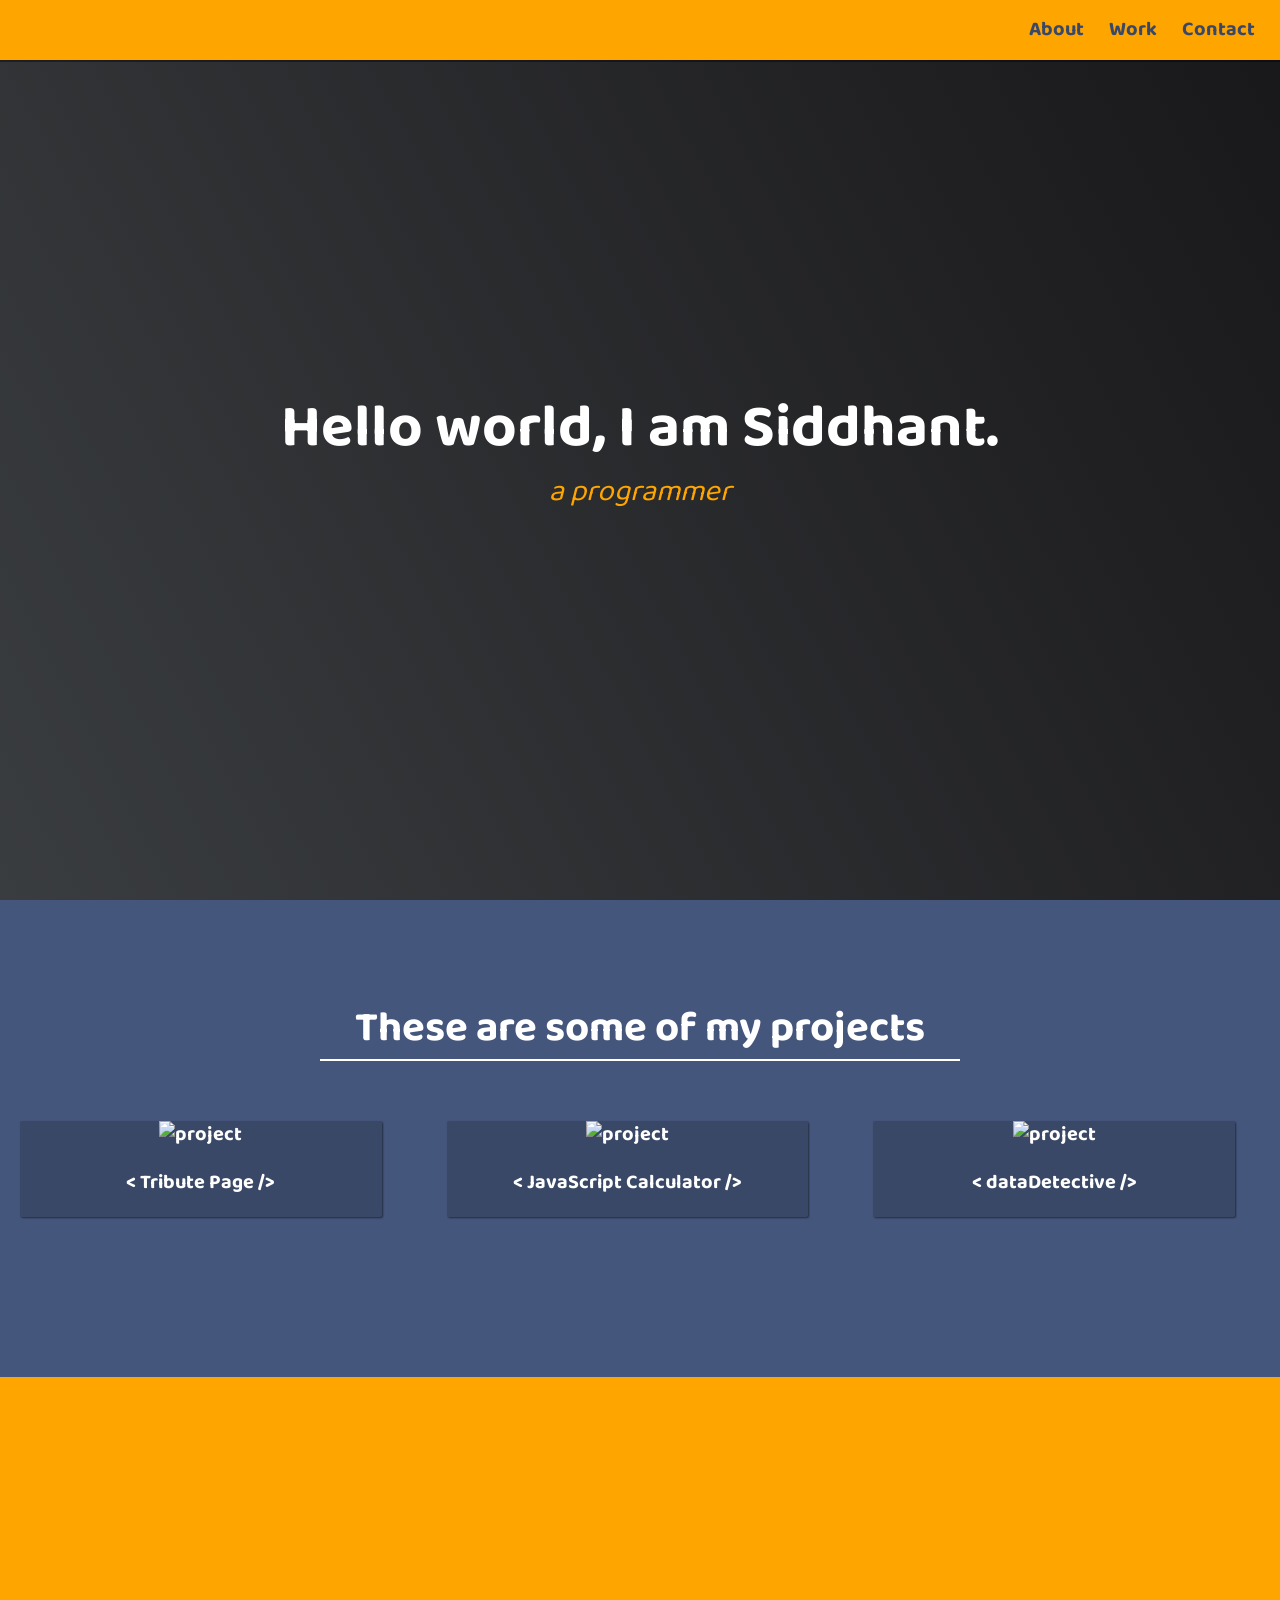
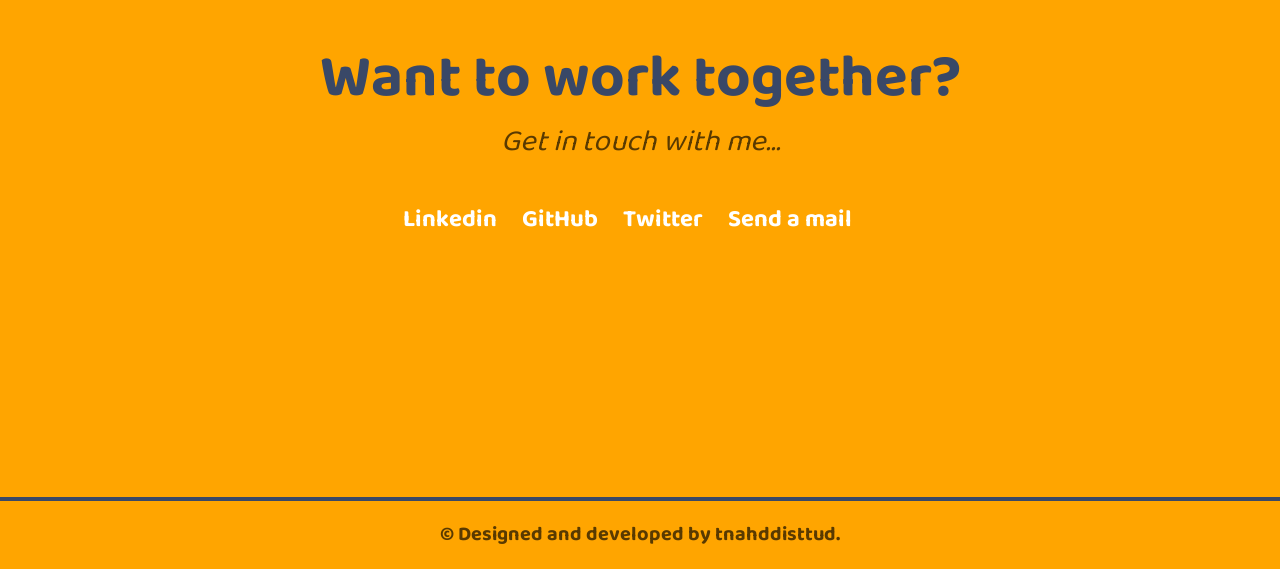
==== index.html @ 0af1939e "Add files via upload" ====
<!DOCTYPE html>
<html lang="en">
  <head>
    <meta charset="UTF-8" />
    <meta name="viewport" content="width=device-width, initial-scale=1.0" />
    <script
      src="https://kit.fontawesome.com/7e681da80f.js"
      crossorigin="anonymous"
    ></script>
    <link rel="stylesheet" href="style.css" />
    <title>Document</title>
  </head>
  <body>
    <nav id="navbar" class="nav">
      <a href="#welcome-section">About</a>
      <a href="#projects">Work</a>
      <a href="#contact">Contact</a>
    </nav>
    <section id="welcome-section" class="welcome-section">
      <h1>Hello world, I am Siddhant.</h1>
      <p>a programmer</p>
    </section>
    <section id="projects">
      <h2 class="projects-title">These are some of my projects</h2>
      <div class="projects-grid">
        <a
          href="https://codepen.io/tnahddisttud/full/mdEEmjQ"
          target="_blank"
          class="project project-tile"
        >
          <img
            class="project-image"
            src="https://github.com/tnahddisttud/whatever/blob/master/tribute.png?raw=true"
            alt="project"
          />
          <p class="project-title">
            <span class="code">&lt;</span>
            Tribute Page
            <span class="code">&#47;&gt;</span>
          </p>
        </a>
        <a
          href="https://tnahddisttud.github.io/calculator/"
          target="_blank"
          class="project project-tile"
        >
          <img
            class="project-image"
            src="https://github.com/tnahddisttud/whatever/blob/master/calculator.png?raw=true"
            alt="project"
          />
          <p class="project-title">
            <span class="code">&lt;</span>
            JavaScript Calculator
            <span class="code">&#47;&gt;</span>
          </p>
        </a>
        <a
          href="http://datadetective.hackp.cyberdome.org.in/"
          target="_blank"
          class="project project-tile"
        >
          <img
            class="project-image"
            src="https://github.com/tnahddisttud/whatever/blob/master/datadetective.png?raw=true"
            alt="project"
          />
          <p class="project-title">
            <span class="code">&lt;</span>
            dataDetective
            <span class="code">&#47;&gt;</span>
          </p>
        </a>
      </div>
    </section>
    <section id="contact">
      <div class="contact-section-header">
        <h2>Want to work together?</h2>
        <p>Get in touch with me...</p>
      </div>
      <div class="contact-links">
        <a
          href="https://www.linkedin.com/in/tnahddisttud/"
          target="_blank"
          class="btn contact-details"
          ><i class="fab fa-linkedin"></i> Linkedin</a
        >
        <a
          id="profile-link"
          href="https://github.com/tnahddisttud"
          target="_blank"
          class="btn contact-details"
          ><i class="fab fa-github"></i> GitHub</a
        >
        <a
          href="https://twitter.com/tnahddisttud"
          target="_blank"
          class="btn contact-details"
          ><i class="fab fa-twitter"></i> Twitter</a
        >
        <a href="mailto:siddhantp73@gmail.com" class="btn contact-details"
          ><i class="fas fa-at"></i> Send a mail</a
        >
      </div>
    </section>
    <footer>
      <p>&copy Designed and developed by tnahddisttud.</p>
    </footer>
  </body>
</html>
---- style.css ----
@import url('https://fonts.googleapis.com/css2?family=Baloo+Paaji+2:wght@500&display=swap');

* {
  margin: 0;
  padding: 0;
}

/* box-sizing and font sizing */
*,
*::before,
*::after {
  box-sizing: inherit;
}

html {
  box-sizing: border-box;
  font-size: 62.5%;
  scroll-behavior: smooth;
}

@media (max-width: 75em) {
  html {
    font-size: 60%;
  }
  h1 {
    padding: auto;
    text-align: center;
  }
}

/* 980px / 16px = 61.25em */
@media (max-width: 61.25em) {
  html {
    font-size: 58%;
  }
}

/* 460px / 16px = 28.75em */
@media (max-width: 28.75em) {
  html {
    font-size: 55%;
  }
}

/* Base styles */

body {
  font-family: 'Baloo Paaji 2', cursive;
  font-size: 2rem; /* 18px */
  font-weight: 400;
  line-height: 1.4;
}
h1 {
  font-size: 6rem;
}

h2 {
  font-size: 4.2rem;
}
nav {
  height: 6rem;
  display: flex;
  justify-content: flex-end;
  align-items: center;
  position: fixed;
  background: orange;
  box-shadow: 0 2px 0 rgba(0, 0, 0, 0.4);
  width: 100%;
}
a {
  text-decoration: none;
  font-weight: bolder;
  color: #394867;
  margin-right: 2.5rem;
}
.welcome-section {
  display: flex;
  flex-direction: column;
  justify-content: center;
  align-items: center;
  width: 100%;
  height: 100vh;
  background-color: #000;
  color: white;
  background-image: linear-gradient(62deg, #3a3d40 0%, #181719 100%);
}
.welcome-section > p {
  font-size: 3rem;
  font-weight: 50;
  font-style: italic;
  color: orange;
}
#contact {
  display: flex;
  flex-direction: column;
  justify-content: center;
  align-items: center;
  text-align: center;
  width: 100%;
  height: 80vh;
  padding: 0 2rem;
  background: orange;
}
.contact-section-header > h2 {
  color: #394867;
  font-size: 6rem;
}

@media (max-width: 28.75em) {
  .contact-section-header > h2 {
    font-size: 4rem;
  }
}

.contact-section-header > p {
  font-style: italic;
  font-size: 3rem;
  color: rgb(0, 0, 0, 0.65);
}

.contact-links {
  display: flex;
  justify-content: center;
  width: 100%;
  max-width: 980px;
  margin-top: 4rem;
  flex-wrap: wrap;
}

.contact-details {
  color: white;
  font-size: 2.4rem;
  transition: transform 0.3s ease-out;
}

.contact-details:hover {
  transform: translateY(8px);
}
footer {
  font-weight: 700;
  display: flex;
  justify-content: center;
  padding: 2rem;
  background: orange;
  border-top: 4px solid #394867;
  color: rgb(0, 0, 0, 0.65);
}
#projects {
  text-align: center;
  padding: 10rem 2rem;
  background: #45567d;
}

.projects-title {
  max-width: 640px;
  margin: 0 auto 6rem auto;
  color: white;
  border-bottom: 0.2rem solid white;
}

@media (max-width: 28.75em) {
  .projects-section-header {
    font-size: 4rem;
  }
}

.projects-grid {
  display: grid;
  grid-template-columns: repeat(auto-fit, minmax(320px, 1fr));
  grid-gap: 4rem;
  width: 100%;
  max-width: 1280px;
  margin: 0 auto;
  margin-bottom: 6rem;
}
.project-image {
  height: calc(100% - 6.8rem);
  width: 100%;
  object-fit: cover;
}
.project-title {
  font-size: 2rem;
  padding: 2rem 0.5rem;
}
@media (max-width: 30.625em) {
  .projects-section {
    padding: 6rem 1rem;
  }

  .projects-grid {
    grid-template-columns: 1fr;
  }
}
.project {
  background: #394867;
  color: white;
  box-shadow: 1px 1px 2px rgba(0, 0, 0, 0.5);
  border-radius: 2px;
}
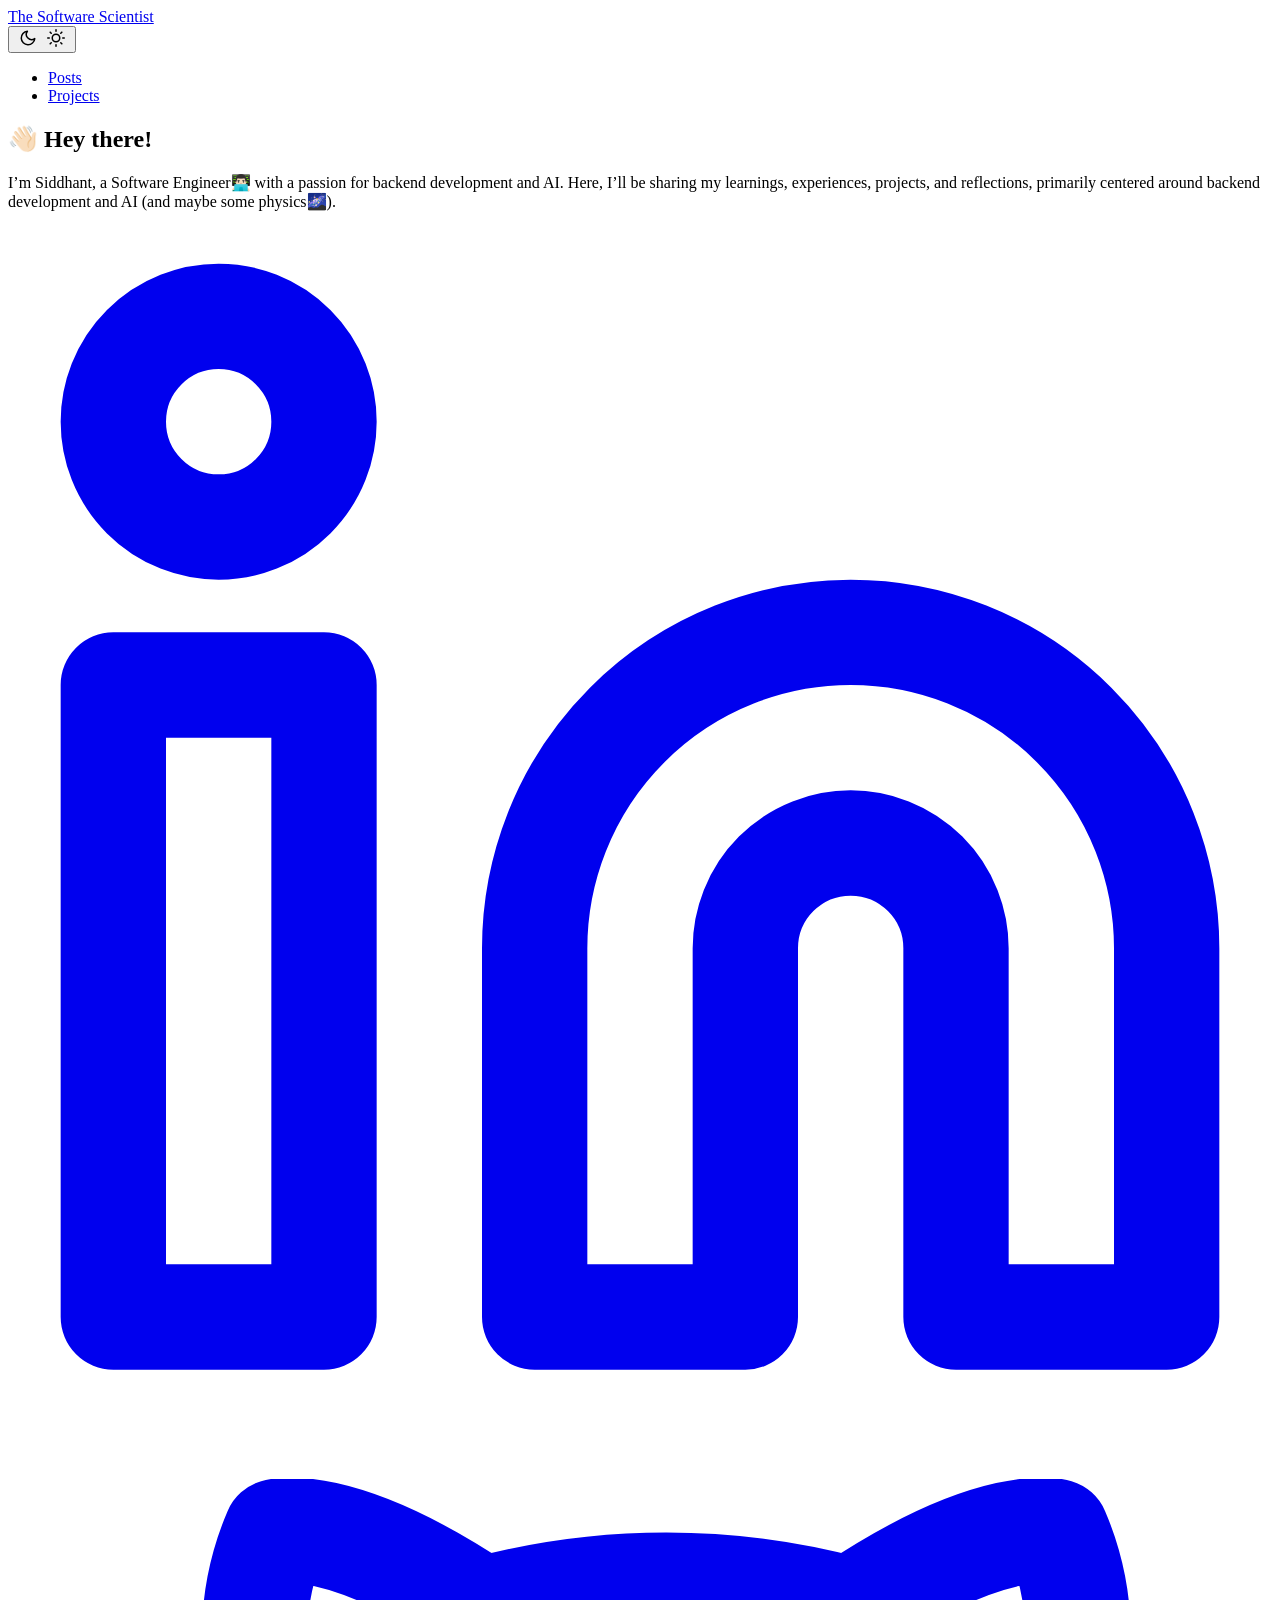
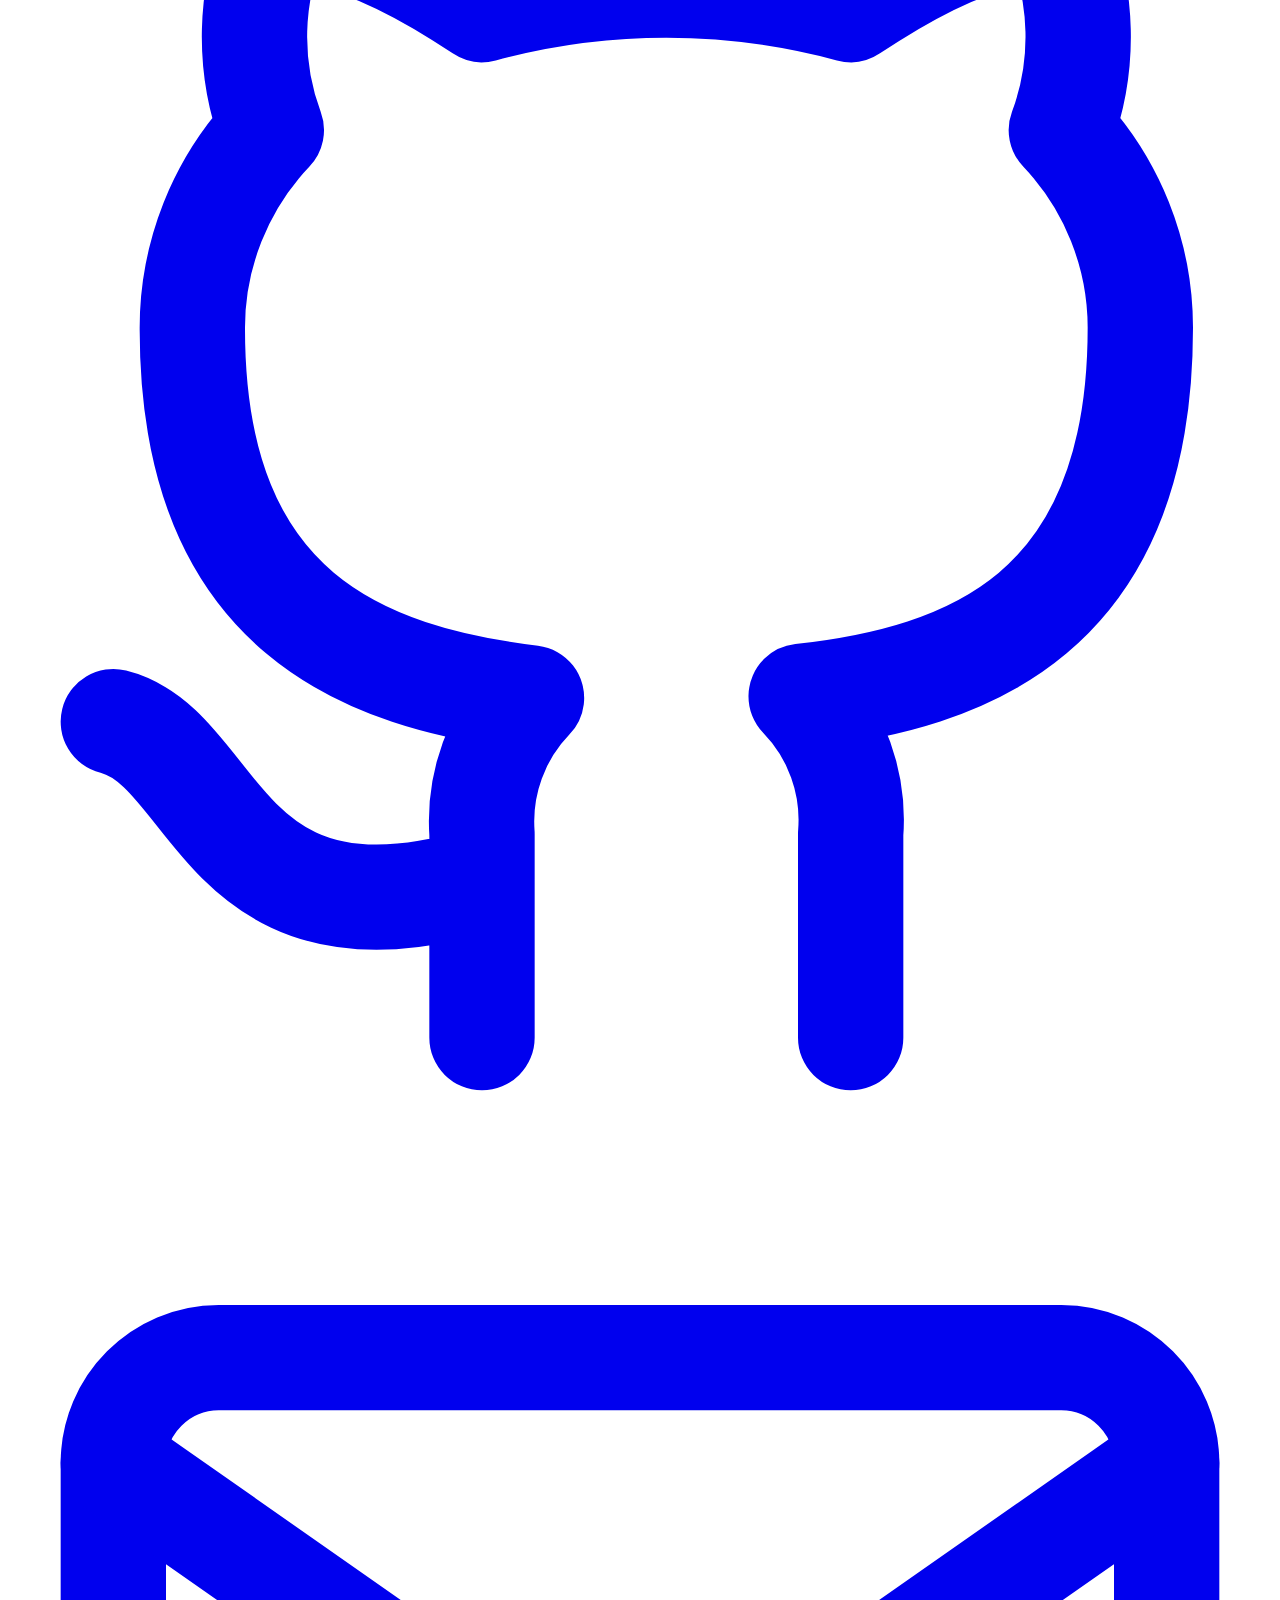
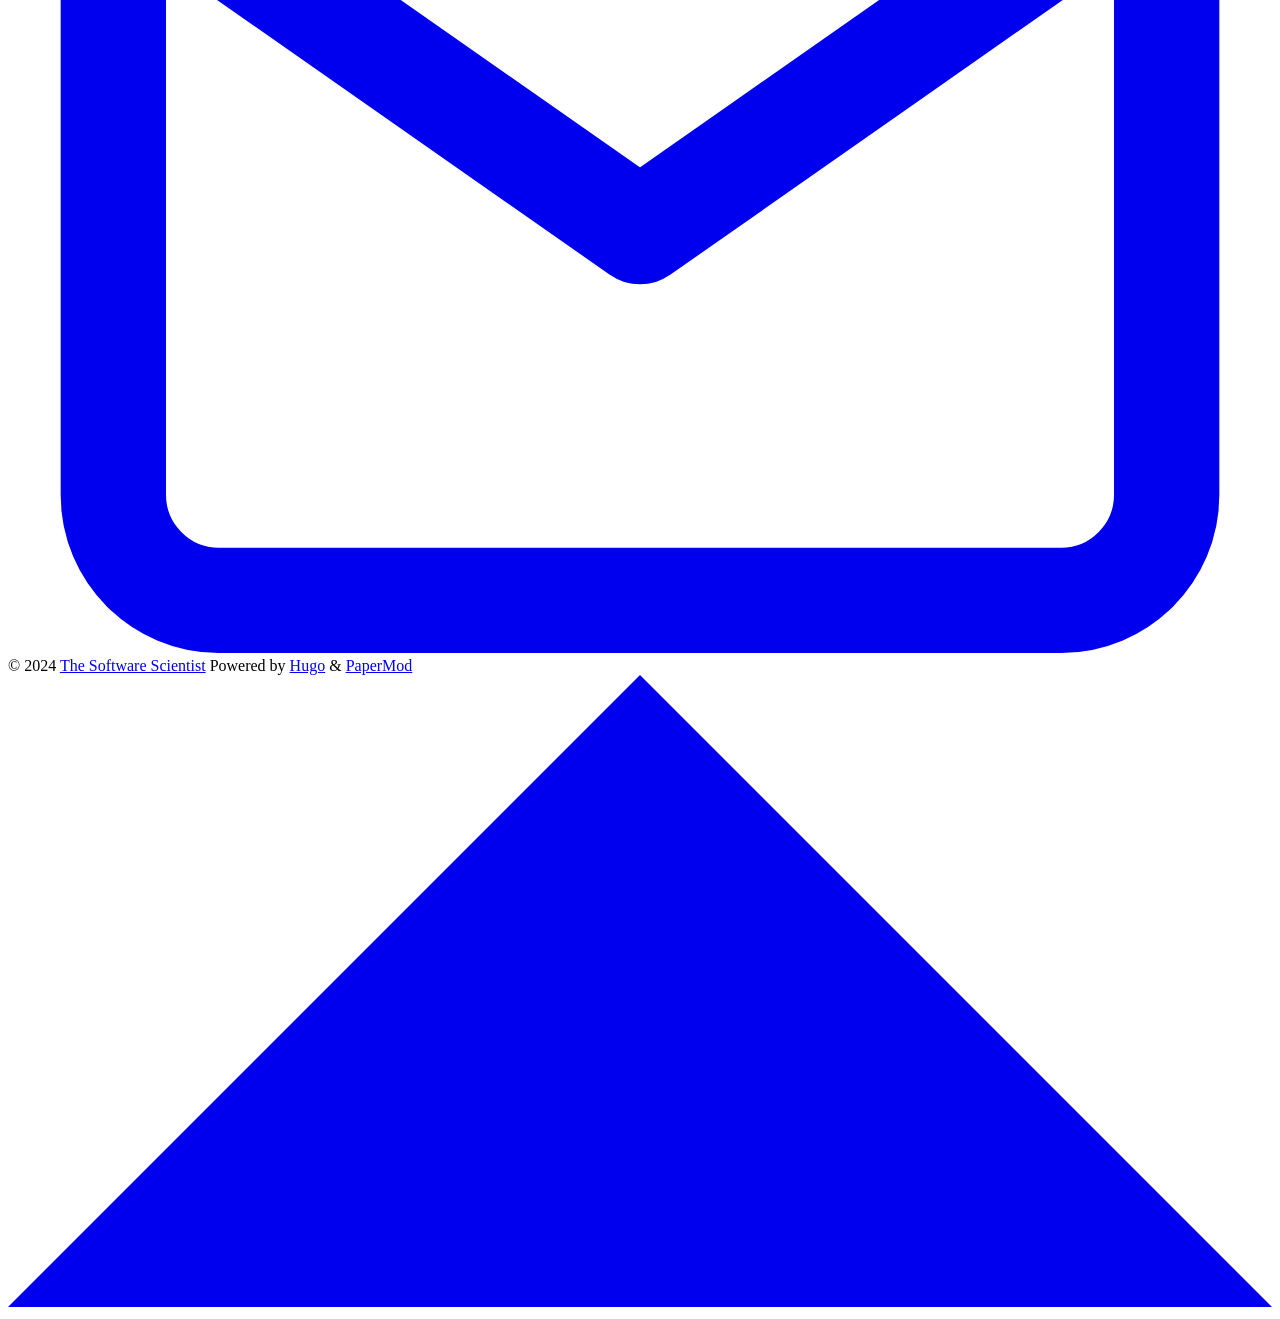
==== commit f145bb47: "initial commit" ====
--- a/index.html
+++ b/index.html
@@ -1,110 +1,249 @@
-<!DOCTYPE html>
-<html lang="en">
-  <head>
-    <meta charset="UTF-8" />
-    <meta name="viewport" content="width=device-width, initial-scale=1.0" />
-    <script
-      src="https://kit.fontawesome.com/7e681da80f.js"
-      crossorigin="anonymous"
-    ></script>
-    <link rel="stylesheet" href="style.css" />
-    <title>Document</title>
-  </head>
-  <body>
-    <nav id="navbar" class="nav">
-      <a href="#welcome-section">About</a>
-      <a href="#projects">Work</a>
-      <a href="#contact">Contact</a>
-    </nav>
-    <section id="welcome-section" class="welcome-section">
-      <h1>Hello world, I am Siddhant.</h1>
-      <p>a programmer</p>
-    </section>
-    <section id="projects">
-      <h2 class="projects-title">These are some of my projects</h2>
-      <div class="projects-grid">
-        <a
-          href="https://codepen.io/tnahddisttud/full/mdEEmjQ"
-          target="_blank"
-          class="project project-tile"
-        >
-          <img
-            class="project-image"
-            src="https://github.com/tnahddisttud/whatever/blob/master/tribute.png?raw=true"
-            alt="project"
-          />
-          <p class="project-title">
-            <span class="code">&lt;</span>
-            Tribute Page
-            <span class="code">&#47;&gt;</span>
-          </p>
-        </a>
-        <a
-          href="https://tnahddisttud.github.io/calculator/"
-          target="_blank"
-          class="project project-tile"
-        >
-          <img
-            class="project-image"
-            src="https://github.com/tnahddisttud/whatever/blob/master/calculator.png?raw=true"
-            alt="project"
-          />
-          <p class="project-title">
-            <span class="code">&lt;</span>
-            JavaScript Calculator
-            <span class="code">&#47;&gt;</span>
-          </p>
-        </a>
-        <a
-          href="http://datadetective.hackp.cyberdome.org.in/"
-          target="_blank"
-          class="project project-tile"
-        >
-          <img
-            class="project-image"
-            src="https://github.com/tnahddisttud/whatever/blob/master/datadetective.png?raw=true"
-            alt="project"
-          />
-          <p class="project-title">
-            <span class="code">&lt;</span>
-            dataDetective
-            <span class="code">&#47;&gt;</span>
-          </p>
-        </a>
-      </div>
-    </section>
-    <section id="contact">
-      <div class="contact-section-header">
-        <h2>Want to work together?</h2>
-        <p>Get in touch with me...</p>
-      </div>
-      <div class="contact-links">
-        <a
-          href="https://www.linkedin.com/in/tnahddisttud/"
-          target="_blank"
-          class="btn contact-details"
-          ><i class="fab fa-linkedin"></i> Linkedin</a
-        >
-        <a
-          id="profile-link"
-          href="https://github.com/tnahddisttud"
-          target="_blank"
-          class="btn contact-details"
-          ><i class="fab fa-github"></i> GitHub</a
-        >
-        <a
-          href="https://twitter.com/tnahddisttud"
-          target="_blank"
-          class="btn contact-details"
-          ><i class="fab fa-twitter"></i> Twitter</a
-        >
-        <a href="mailto:siddhantp73@gmail.com" class="btn contact-details"
-          ><i class="fas fa-at"></i> Send a mail</a
-        >
-      </div>
-    </section>
-    <footer>
-      <p>&copy Designed and developed by tnahddisttud.</p>
-    </footer>
-  </body>
-</html>
+<!DOCTYPE html>
+<html lang="en" dir="auto">
+
+<head>
+	<meta name="generator" content="Hugo 0.123.8"><meta charset="utf-8">
+<meta http-equiv="X-UA-Compatible" content="IE=edge">
+<meta name="viewport" content="width=device-width, initial-scale=1, shrink-to-fit=no">
+<meta name="robots" content="index, follow">
+<title>The Software Scientist</title>
+
+<meta name="description" content="">
+<meta name="author" content="">
+<link rel="canonical" href="https://tnahddisttud.github.io/">
+<link crossorigin="anonymous" href="/assets/css/stylesheet.4599eadb9eb2ad3d0a8d6827b41a8fda8f2f4af226b63466c09c5fddbc8706b7.css" integrity="sha256-RZnq256yrT0KjWgntBqP2o8vSvImtjRmwJxf3byHBrc=" rel="preload stylesheet" as="style">
+<link rel="icon" href="https://tnahddisttud.github.io/favicon/favicon.ico">
+<link rel="icon" type="image/png" sizes="16x16" href="https://tnahddisttud.github.io/favicon/favicon-16x16.png">
+<link rel="icon" type="image/png" sizes="32x32" href="https://tnahddisttud.github.io/favicon/favicon-32x32.png">
+<link rel="apple-touch-icon" href="https://tnahddisttud.github.io/favicon/apple-touch-icon.png">
+<link rel="mask-icon" href="https://tnahddisttud.github.io/safari-pinned-tab.svg">
+<meta name="theme-color" content="#2e2e33">
+<meta name="msapplication-TileColor" content="#2e2e33">
+<link rel="alternate" type="application/rss+xml" href="https://tnahddisttud.github.io/index.xml">
+<link rel="alternate" hreflang="en" href="https://tnahddisttud.github.io/">
+<noscript>
+    <style>
+        #theme-toggle,
+        .top-link {
+            display: none;
+        }
+
+    </style>
+    <style>
+        @media (prefers-color-scheme: dark) {
+            :root {
+                --theme: rgb(29, 30, 32);
+                --entry: rgb(46, 46, 51);
+                --primary: rgb(218, 218, 219);
+                --secondary: rgb(155, 156, 157);
+                --tertiary: rgb(65, 66, 68);
+                --content: rgb(196, 196, 197);
+                --code-block-bg: rgb(46, 46, 51);
+                --code-bg: rgb(55, 56, 62);
+                --border: rgb(51, 51, 51);
+            }
+
+            .list {
+                background: var(--theme);
+            }
+
+            .list:not(.dark)::-webkit-scrollbar-track {
+                background: 0 0;
+            }
+
+            .list:not(.dark)::-webkit-scrollbar-thumb {
+                border-color: var(--theme);
+            }
+        }
+
+    </style>
+</noscript><meta property="og:title" content="The Software Scientist" />
+<meta property="og:description" content="" />
+<meta property="og:type" content="website" />
+<meta property="og:url" content="https://tnahddisttud.github.io/" />
+
+<meta name="twitter:card" content="summary"/>
+<meta name="twitter:title" content="The Software Scientist"/>
+<meta name="twitter:description" content=""/>
+
+<script type="application/ld+json">
+{
+  "@context": "https://schema.org",
+  "@type": "Organization",
+  "name": "The Software Scientist",
+  "url": "https://tnahddisttud.github.io/",
+  "description": "",
+  "thumbnailUrl": "https://tnahddisttud.github.io/favicon/favicon.ico",
+  "sameAs": [
+      "https://www.linkedin.com/in/tnahddisttud/", "https://github.com/tnahddisttud", "siddhant.p.works@gmail.com"
+  ]
+}
+</script>
+</head>
+
+<body class="list" id="top">
+<script>
+    if (localStorage.getItem("pref-theme") === "dark") {
+        document.body.classList.add('dark');
+    } else if (localStorage.getItem("pref-theme") === "light") {
+        document.body.classList.remove('dark')
+    } else if (window.matchMedia('(prefers-color-scheme: dark)').matches) {
+        document.body.classList.add('dark');
+    }
+
+</script>
+
+<header class="header">
+    <nav class="nav">
+        <div class="logo">
+            <a href="https://tnahddisttud.github.io/" accesskey="h" title="The Software Scientist (Alt + H)">The Software Scientist</a>
+            <div class="logo-switches">
+                <button id="theme-toggle" accesskey="t" title="(Alt + T)">
+                    <svg id="moon" xmlns="http://www.w3.org/2000/svg" width="24" height="18" viewBox="0 0 24 24"
+                        fill="none" stroke="currentColor" stroke-width="2" stroke-linecap="round"
+                        stroke-linejoin="round">
+                        <path d="M21 12.79A9 9 0 1 1 11.21 3 7 7 0 0 0 21 12.79z"></path>
+                    </svg>
+                    <svg id="sun" xmlns="http://www.w3.org/2000/svg" width="24" height="18" viewBox="0 0 24 24"
+                        fill="none" stroke="currentColor" stroke-width="2" stroke-linecap="round"
+                        stroke-linejoin="round">
+                        <circle cx="12" cy="12" r="5"></circle>
+                        <line x1="12" y1="1" x2="12" y2="3"></line>
+                        <line x1="12" y1="21" x2="12" y2="23"></line>
+                        <line x1="4.22" y1="4.22" x2="5.64" y2="5.64"></line>
+                        <line x1="18.36" y1="18.36" x2="19.78" y2="19.78"></line>
+                        <line x1="1" y1="12" x2="3" y2="12"></line>
+                        <line x1="21" y1="12" x2="23" y2="12"></line>
+                        <line x1="4.22" y1="19.78" x2="5.64" y2="18.36"></line>
+                        <line x1="18.36" y1="5.64" x2="19.78" y2="4.22"></line>
+                    </svg>
+                </button>
+            </div>
+        </div>
+        <ul id="menu">
+            <li>
+                <a href="https://tnahddisttud.github.io/blog/" title="Posts">
+                    <span>Posts</span>
+                </a>
+            </li>
+            <li>
+                <a href="https://tnahddisttud.github.io/projects/" title="Projects">
+                    <span>Projects</span>
+                </a>
+            </li>
+        </ul>
+    </nav>
+</header>
+<main class="main"> 
+<article class="first-entry home-info">
+    <header class="entry-header">
+        <h1>👋🏻 Hey there!</h1>
+    </header>
+    <div class="entry-content">
+        I&rsquo;m Siddhant, a Software Engineer👨🏻‍💻 with a passion for backend development and AI. Here, I&rsquo;ll be sharing my learnings, experiences, projects, and reflections, primarily centered around backend development and AI (and maybe some physics🌌).
+    </div>
+    <footer class="entry-footer">
+        <div class="social-icons" >
+    <a href="https://www.linkedin.com/in/tnahddisttud/" target="_blank" rel="noopener noreferrer me"
+        title="Linkedin">
+        <svg xmlns="http://www.w3.org/2000/svg" viewBox="0 0 24 24" fill="none" stroke="currentColor" stroke-width="2"
+    stroke-linecap="round" stroke-linejoin="round">
+    <path d="M16 8a6 6 0 0 1 6 6v7h-4v-7a2 2 0 0 0-2-2 2 2 0 0 0-2 2v7h-4v-7a6 6 0 0 1 6-6z"></path>
+    <rect x="2" y="9" width="4" height="12"></rect>
+    <circle cx="4" cy="4" r="2"></circle>
+</svg>
+    </a>
+    <a href="https://github.com/tnahddisttud" target="_blank" rel="noopener noreferrer me"
+        title="GitHub">
+        <svg xmlns="http://www.w3.org/2000/svg" viewBox="0 0 24 24" fill="none" stroke="currentColor" stroke-width="2"
+    stroke-linecap="round" stroke-linejoin="round">
+    <path
+        d="M9 19c-5 1.5-5-2.5-7-3m14 6v-3.87a3.37 3.37 0 0 0-.94-2.61c3.14-.35 6.44-1.54 6.44-7A5.44 5.44 0 0 0 20 4.77 5.07 5.07 0 0 0 19.91 1S18.73.65 16 2.48a13.38 13.38 0 0 0-7 0C6.27.65 5.09 1 5.09 1A5.07 5.07 0 0 0 5 4.77a5.44 5.44 0 0 0-1.5 3.78c0 5.42 3.3 6.61 6.44 7A3.37 3.37 0 0 0 9 18.13V22">
+    </path>
+</svg>
+    </a>
+    <a href="siddhant.p.works@gmail.com" target="_blank" rel="noopener noreferrer me"
+        title="Email">
+        <svg xmlns="http://www.w3.org/2000/svg" viewBox="0 0 24 21" fill="none" stroke="currentColor" stroke-width="2"
+    stroke-linecap="round" stroke-linejoin="round">
+    <path d="M4 4h16c1.1 0 2 .9 2 2v12c0 1.1-.9 2-2 2H4c-1.1 0-2-.9-2-2V6c0-1.1.9-2 2-2z"></path>
+    <polyline points="22,6 12,13 2,6"></polyline>
+</svg>
+    </a>
+</div>
+
+    </footer>
+</article>
+    </main>
+    
+<footer class="footer">
+    <span>&copy; 2024 <a href="https://tnahddisttud.github.io/">The Software Scientist</a></span>
+    <span>
+        Powered by
+        <a href="https://gohugo.io/" rel="noopener noreferrer" target="_blank">Hugo</a> &
+        <a href="https://github.com/adityatelange/hugo-PaperMod/" rel="noopener" target="_blank">PaperMod</a>
+    </span>
+</footer>
+<a href="#top" aria-label="go to top" title="Go to Top (Alt + G)" class="top-link" id="top-link" accesskey="g">
+    <svg xmlns="http://www.w3.org/2000/svg" viewBox="0 0 12 6" fill="currentColor">
+        <path d="M12 6H0l6-6z" />
+    </svg>
+</a>
+
+<script>
+    let menu = document.getElementById('menu')
+    if (menu) {
+        menu.scrollLeft = localStorage.getItem("menu-scroll-position");
+        menu.onscroll = function () {
+            localStorage.setItem("menu-scroll-position", menu.scrollLeft);
+        }
+    }
+
+    document.querySelectorAll('a[href^="#"]').forEach(anchor => {
+        anchor.addEventListener("click", function (e) {
+            e.preventDefault();
+            var id = this.getAttribute("href").substr(1);
+            if (!window.matchMedia('(prefers-reduced-motion: reduce)').matches) {
+                document.querySelector(`[id='${decodeURIComponent(id)}']`).scrollIntoView({
+                    behavior: "smooth"
+                });
+            } else {
+                document.querySelector(`[id='${decodeURIComponent(id)}']`).scrollIntoView();
+            }
+            if (id === "top") {
+                history.replaceState(null, null, " ");
+            } else {
+                history.pushState(null, null, `#${id}`);
+            }
+        });
+    });
+
+</script>
+<script>
+    var mybutton = document.getElementById("top-link");
+    window.onscroll = function () {
+        if (document.body.scrollTop > 800 || document.documentElement.scrollTop > 800) {
+            mybutton.style.visibility = "visible";
+            mybutton.style.opacity = "1";
+        } else {
+            mybutton.style.visibility = "hidden";
+            mybutton.style.opacity = "0";
+        }
+    };
+
+</script>
+<script>
+    document.getElementById("theme-toggle").addEventListener("click", () => {
+        if (document.body.className.includes("dark")) {
+            document.body.classList.remove('dark');
+            localStorage.setItem("pref-theme", 'light');
+        } else {
+            document.body.classList.add('dark');
+            localStorage.setItem("pref-theme", 'dark');
+        }
+    })
+
+</script>
+</body>
+
+</html>
--- a/assets/css/stylesheet.4599eadb9eb2ad3d0a8d6827b41a8fda8f2f4af226b63466c09c5fddbc8706b7.css
+++ b/assets/css/stylesheet.4599eadb9eb2ad3d0a8d6827b41a8fda8f2f4af226b63466c09c5fddbc8706b7.css
@@ -0,0 +1,7 @@
+/*
+  PaperMod v7
+  License: MIT https://github.com/adityatelange/hugo-PaperMod/blob/master/LICENSE
+  Copyright (c) 2020 nanxiaobei and adityatelange
+  Copyright (c) 2021-2024 adityatelange
+*/
+:root{--gap:24px;--content-gap:20px;--nav-width:1024px;--main-width:720px;--header-height:60px;--footer-height:60px;--radius:8px;--theme:rgb(255, 255, 255);--entry:rgb(255, 255, 255);--primary:rgb(30, 30, 30);--secondary:rgb(108, 108, 108);--tertiary:rgb(214, 214, 214);--content:rgb(31, 31, 31);--code-block-bg:rgb(28, 29, 33);--code-bg:rgb(245, 245, 245);--border:rgb(238, 238, 238)}.dark{--theme:rgb(29, 30, 32);--entry:rgb(46, 46, 51);--primary:rgb(218, 218, 219);--secondary:rgb(155, 156, 157);--tertiary:rgb(65, 66, 68);--content:rgb(196, 196, 197);--code-block-bg:rgb(46, 46, 51);--code-bg:rgb(55, 56, 62);--border:rgb(51, 51, 51)}.list{background:var(--code-bg)}.dark.list{background:var(--theme)}*,::after,::before{box-sizing:border-box}html{-webkit-tap-highlight-color:transparent;overflow-y:scroll;-webkit-text-size-adjust:100%;text-size-adjust:100%}a,button,body,h1,h2,h3,h4,h5,h6{color:var(--primary)}body{font-family:-apple-system,BlinkMacSystemFont,segoe ui,Roboto,Oxygen,Ubuntu,Cantarell,open sans,helvetica neue,sans-serif;font-size:18px;line-height:1.6;word-break:break-word;background:var(--theme)}article,aside,figcaption,figure,footer,header,hgroup,main,nav,section,table{display:block}h1,h2,h3,h4,h5,h6{line-height:1.2}h1,h2,h3,h4,h5,h6,p{margin-top:0;margin-bottom:0}ul{padding:0}a{text-decoration:none}body,figure,ul{margin:0}table{width:100%;border-collapse:collapse;border-spacing:0;overflow-x:auto;word-break:keep-all}button,input,textarea{padding:0;font:inherit;background:0 0;border:0}input,textarea{outline:0}button,input[type=button],input[type=submit]{cursor:pointer}input:-webkit-autofill,textarea:-webkit-autofill{box-shadow:0 0 0 50px var(--theme)inset}img{display:block;max-width:100%}.not-found{position:absolute;left:0;right:0;display:flex;align-items:center;justify-content:center;height:80%;font-size:160px;font-weight:700}.archive-posts{width:100%;font-size:16px}.archive-year{margin-top:40px}.archive-year:not(:last-of-type){border-bottom:2px solid var(--border)}.archive-month{display:flex;align-items:flex-start;padding:10px 0}.archive-month-header{margin:25px 0;width:200px}.archive-month:not(:last-of-type){border-bottom:1px solid var(--border)}.archive-entry{position:relative;padding:5px;margin:10px 0}.archive-entry-title{margin:5px 0;font-weight:400}.archive-count,.archive-meta{color:var(--secondary);font-size:14px}.footer,.top-link{font-size:12px;color:var(--secondary)}.footer{max-width:calc(var(--main-width) + var(--gap) * 2);margin:auto;padding:calc((var(--footer-height) - var(--gap))/2)var(--gap);text-align:center;line-height:24px}.footer span{margin-inline-start:1px;margin-inline-end:1px}.footer span:last-child{white-space:nowrap}.footer a{color:inherit;border-bottom:1px solid var(--secondary)}.footer a:hover{border-bottom:1px solid var(--primary)}.top-link{visibility:hidden;position:fixed;bottom:60px;right:30px;z-index:99;background:var(--tertiary);width:42px;height:42px;padding:12px;border-radius:64px;transition:visibility .5s,opacity .8s linear}.top-link,.top-link svg{filter:drop-shadow(0 0 0 var(--theme))}.footer a:hover,.top-link:hover{color:var(--primary)}.top-link:focus,#theme-toggle:focus{outline:0}.nav{display:flex;flex-wrap:wrap;justify-content:space-between;max-width:calc(var(--nav-width) + var(--gap) * 2);margin-inline-start:auto;margin-inline-end:auto;line-height:var(--header-height)}.nav a{display:block}.logo,#menu{display:flex;margin:auto var(--gap)}.logo{flex-wrap:inherit}.logo a{font-size:24px;font-weight:700}.logo a img,.logo a svg{display:inline;vertical-align:middle;pointer-events:none;transform:translate(0,-10%);border-radius:6px;margin-inline-end:8px}button#theme-toggle{font-size:26px;margin:auto 4px}body.dark #moon{vertical-align:middle;display:none}body:not(.dark) #sun{display:none}#menu{list-style:none;word-break:keep-all;overflow-x:auto;white-space:nowrap}#menu li+li{margin-inline-start:var(--gap)}#menu a{font-size:16px}#menu .active{font-weight:500;border-bottom:2px solid}.lang-switch li,.lang-switch ul,.logo-switches{display:inline-flex;margin:auto 4px}.lang-switch{display:flex;flex-wrap:inherit}.lang-switch a{margin:auto 3px;font-size:16px;font-weight:500}.logo-switches{flex-wrap:inherit}.main{position:relative;min-height:calc(100vh - var(--header-height) - var(--footer-height));max-width:calc(var(--main-width) + var(--gap) * 2);margin:auto;padding:var(--gap)}.page-header h1{font-size:40px}.pagination{display:flex}.pagination a{color:var(--theme);font-size:13px;line-height:36px;background:var(--primary);border-radius:calc(36px/2);padding:0 16px}.pagination .next{margin-inline-start:auto}.social-icons a{display:inline-flex;padding:10px}.social-icons a svg{height:26px;width:26px}code{direction:ltr}div.highlight,pre{position:relative}.copy-code{display:none;position:absolute;top:4px;right:4px;color:rgba(255,255,255,.8);background:rgba(78,78,78,.8);border-radius:var(--radius);padding:0 5px;font-size:14px;user-select:none}div.highlight:hover .copy-code,pre:hover .copy-code{display:block}.first-entry{position:relative;display:flex;flex-direction:column;justify-content:center;min-height:320px;margin:var(--gap)0 calc(var(--gap) * 2)}.first-entry .entry-header{overflow:hidden;display:-webkit-box;-webkit-box-orient:vertical;-webkit-line-clamp:3}.first-entry .entry-header h1{font-size:34px;line-height:1.3}.first-entry .entry-content{margin:14px 0;font-size:16px;-webkit-line-clamp:3}.first-entry .entry-footer{font-size:14px}.home-info .entry-content{-webkit-line-clamp:unset}.post-entry{position:relative;margin-bottom:var(--gap);padding:var(--gap);background:var(--entry);border-radius:var(--radius);transition:transform .1s;border:1px solid var(--border)}.post-entry:active{transform:scale(.96)}.tag-entry .entry-cover{display:none}.entry-header h2{font-size:24px;line-height:1.3}.entry-content{margin:8px 0;color:var(--secondary);font-size:14px;line-height:1.6;overflow:hidden;display:-webkit-box;-webkit-box-orient:vertical;-webkit-line-clamp:2}.entry-footer{color:var(--secondary);font-size:13px}.entry-link{position:absolute;left:0;right:0;top:0;bottom:0}.entry-hint{color:var(--secondary)}.entry-hint-parent{display:flex;justify-content:space-between}.entry-cover{font-size:14px;margin-bottom:var(--gap);text-align:center}.entry-cover img{border-radius:var(--radius);pointer-events:none;width:100%;height:auto}.entry-cover a{color:var(--secondary);box-shadow:0 1px 0 var(--primary)}.page-header,.post-header{margin:24px auto var(--content-gap)}.post-title{margin-bottom:2px;font-size:40px}.post-description{margin-top:10px;margin-bottom:5px}.post-meta,.breadcrumbs{color:var(--secondary);font-size:14px;display:flex;flex-wrap:wrap}.post-meta .i18n_list li{display:inline-flex;list-style:none;margin:auto 3px;box-shadow:0 1px 0 var(--secondary)}.breadcrumbs a{font-size:16px}.post-content{color:var(--content)}.post-content h3,.post-content h4,.post-content h5,.post-content h6{margin:24px 0 16px}.post-content h1{margin:40px auto 32px;font-size:40px}.post-content h2{margin:32px auto 24px;font-size:32px}.post-content h3{font-size:24px}.post-content h4{font-size:16px}.post-content h5{font-size:14px}.post-content h6{font-size:12px}.post-content a,.toc a:hover{box-shadow:0 1px;box-decoration-break:clone;-webkit-box-decoration-break:clone}.post-content a code{margin:auto 0;border-radius:0;box-shadow:0 -1px 0 var(--primary)inset}.post-content del{text-decoration:line-through}.post-content dl,.post-content ol,.post-content p,.post-content figure,.post-content ul{margin-bottom:var(--content-gap)}.post-content ol,.post-content ul{padding-inline-start:20px}.post-content li{margin-top:5px}.post-content li p{margin-bottom:0}.post-content dl{display:flex;flex-wrap:wrap;margin:0}.post-content dt{width:25%;font-weight:700}.post-content dd{width:75%;margin-inline-start:0;padding-inline-start:10px}.post-content dd~dd,.post-content dt~dt{margin-top:10px}.post-content table{margin-bottom:var(--content-gap)}.post-content table th,.post-content table:not(.highlighttable,.highlight table,.gist .highlight) td{min-width:80px;padding:8px 5px;line-height:1.5;border-bottom:1px solid var(--border)}.post-content table th{text-align:start}.post-content table:not(.highlighttable) td code:only-child{margin:auto 0}.post-content .highlight table{border-radius:var(--radius)}.post-content .highlight:not(table){margin:10px auto;background:var(--code-block-bg)!important;border-radius:var(--radius);direction:ltr}.post-content li>.highlight{margin-inline-end:0}.post-content ul pre{margin-inline-start:calc(var(--gap) * -2)}.post-content .highlight pre{margin:0}.post-content .highlighttable{table-layout:fixed}.post-content .highlighttable td:first-child{width:40px}.post-content .highlighttable td .linenodiv{padding-inline-end:0!important}.post-content .highlighttable td .highlight,.post-content .highlighttable td .linenodiv pre{margin-bottom:0}.post-content code{margin:auto 4px;padding:4px 6px;font-size:.78em;line-height:1.5;background:var(--code-bg);border-radius:2px}.post-content pre code{display:grid;margin:auto 0;padding:10px;color:#d5d5d6;background:var(--code-block-bg)!important;border-radius:var(--radius);overflow-x:auto;word-break:break-all}.post-content blockquote{margin:20px 0;padding:0 14px;border-inline-start:3px solid var(--primary)}.post-content hr{margin:30px 0;height:2px;background:var(--tertiary);border:0}.post-content iframe{max-width:100%}.post-content img{border-radius:4px;margin:1rem 0}.post-content img[src*="#center"]{margin:1rem auto}.post-content figure.align-center{text-align:center}.post-content figure>figcaption{color:var(--primary);font-size:16px;font-weight:700;margin:8px 0 16px}.post-content figure>figcaption>p{color:var(--secondary);font-size:14px;font-weight:400}.toc{margin:0 2px 40px;border:1px solid var(--border);background:var(--code-bg);border-radius:var(--radius);padding:.4em}.dark .toc{background:var(--entry)}.toc details summary{cursor:zoom-in;margin-inline-start:20px}.toc details[open] summary{cursor:zoom-out}.toc .details{display:inline;font-weight:500}.toc .inner{margin:0 20px;padding:10px 20px}.toc li ul{margin-inline-start:var(--gap)}.toc summary:focus{outline:0}.post-footer{margin-top:56px}.post-footer>*{margin-bottom:10px}.post-tags{display:flex;flex-wrap:wrap;gap:10px}.post-tags li{display:inline-block}.post-tags a,.share-buttons,.paginav{border-radius:var(--radius);background:var(--code-bg);border:1px solid var(--border)}.post-tags a{display:block;padding:0 14px;color:var(--secondary);font-size:14px;line-height:34px;background:var(--code-bg)}.post-tags a:hover,.paginav a:hover{background:var(--border)}.share-buttons{padding:10px;display:flex;justify-content:center;overflow-x:auto;gap:10px}.share-buttons li,.share-buttons a{display:inline-flex}.share-buttons a:not(:last-of-type){margin-inline-end:12px}h1:hover .anchor,h2:hover .anchor,h3:hover .anchor,h4:hover .anchor,h5:hover .anchor,h6:hover .anchor{display:inline-flex;color:var(--secondary);margin-inline-start:8px;font-weight:500;user-select:none}.paginav{display:flex;line-height:30px}.paginav a{padding-inline-start:14px;padding-inline-end:14px;border-radius:var(--radius)}.paginav .title{letter-spacing:1px;text-transform:uppercase;font-size:small;color:var(--secondary)}.paginav .prev,.paginav .next{width:50%}.paginav span:hover:not(.title){box-shadow:0 1px}.paginav .next{margin-inline-start:auto;text-align:right}[dir=rtl] .paginav .next{text-align:left}h1>a>svg{display:inline}img.in-text{display:inline;margin:auto}.buttons,.main .profile{display:flex;justify-content:center}.main .profile{align-items:center;min-height:calc(100vh - var(--header-height) - var(--footer-height) - (var(--gap) * 2));text-align:center}.profile .profile_inner{display:flex;flex-direction:column;align-items:center;gap:10px}.profile img{border-radius:50%}.buttons{flex-wrap:wrap;max-width:400px}.button{background:var(--tertiary);border-radius:var(--radius);margin:8px;padding:6px;transition:transform .1s}.button-inner{padding:0 8px}.button:active{transform:scale(.96)}#searchbox input{padding:4px 10px;width:100%;color:var(--primary);font-weight:700;border:2px solid var(--tertiary);border-radius:var(--radius)}#searchbox input:focus{border-color:var(--secondary)}#searchResults li{list-style:none;border-radius:var(--radius);padding:10px;margin:10px 0;position:relative;font-weight:500}#searchResults{margin:10px 0;width:100%}#searchResults li:active{transition:transform .1s;transform:scale(.98)}#searchResults a{position:absolute;width:100%;height:100%;top:0;left:0;outline:none}#searchResults .focus{transform:scale(.98);border:2px solid var(--tertiary)}.terms-tags li{display:inline-block;margin:10px;font-weight:500}.terms-tags a{display:block;padding:3px 10px;background:var(--tertiary);border-radius:6px;transition:transform .1s}.terms-tags a:active{background:var(--tertiary);transform:scale(.96)}.bg{color:#cad3f5;background-color:#24273a}.chroma{color:#cad3f5;background-color:#24273a}.chroma .x{}.chroma .err{color:#ed8796}.chroma .cl{}.chroma .lnlinks{outline:none;text-decoration:none;color:inherit}.chroma .lntd{vertical-align:top;padding:0;margin:0;border:0}.chroma .lntable{border-spacing:0;padding:0;margin:0;border:0}.chroma .hl{background-color:#474733}.chroma .lnt{white-space:pre;-webkit-user-select:none;user-select:none;margin-right:.4em;padding:0 .4em;color:#8087a2}.chroma .ln{white-space:pre;-webkit-user-select:none;user-select:none;margin-right:.4em;padding:0 .4em;color:#8087a2}.chroma .line{display:flex}.chroma .k{color:#c6a0f6}.chroma .kc{color:#f5a97f}.chroma .kd{color:#ed8796}.chroma .kn{color:#8bd5ca}.chroma .kp{color:#c6a0f6}.chroma .kr{color:#c6a0f6}.chroma .kt{color:#ed8796}.chroma .n{}.chroma .na{color:#8aadf4}.chroma .nb{color:#91d7e3}.chroma .bp{color:#91d7e3}.chroma .nc{color:#eed49f}.chroma .no{color:#eed49f}.chroma .nd{color:#8aadf4;font-weight:700}.chroma .ni{color:#8bd5ca}.chroma .ne{color:#f5a97f}.chroma .nf{color:#8aadf4}.chroma .fm{color:#8aadf4}.chroma .nl{color:#91d7e3}.chroma .nn{color:#f5a97f}.chroma .nx{}.chroma .py{color:#f5a97f}.chroma .nt{color:#c6a0f6}.chroma .nv{color:#f4dbd6}.chroma .vc{color:#f4dbd6}.chroma .vg{color:#f4dbd6}.chroma .vi{color:#f4dbd6}.chroma .vm{color:#f4dbd6}.chroma .l{}.chroma .ld{}.chroma .s{color:#a6da95}.chroma .sa{color:#ed8796}.chroma .sb{color:#a6da95}.chroma .sc{color:#a6da95}.chroma .dl{color:#8aadf4}.chroma .sd{color:#6e738d}.chroma .s2{color:#a6da95}.chroma .se{color:#8aadf4}.chroma .sh{color:#6e738d}.chroma .si{color:#a6da95}.chroma .sx{color:#a6da95}.chroma .sr{color:#8bd5ca}.chroma .s1{color:#a6da95}.chroma .ss{color:#a6da95}.chroma .m{color:#f5a97f}.chroma .mb{color:#f5a97f}.chroma .mf{color:#f5a97f}.chroma .mh{color:#f5a97f}.chroma .mi{color:#f5a97f}.chroma .il{color:#f5a97f}.chroma .mo{color:#f5a97f}.chroma .o{color:#91d7e3;font-weight:700}.chroma .ow{color:#91d7e3;font-weight:700}.chroma .p{}.chroma .c{color:#6e738d;font-style:italic}.chroma .ch{color:#6e738d;font-style:italic}.chroma .cm{color:#6e738d;font-style:italic}.chroma .c1{color:#6e738d;font-style:italic}.chroma .cs{color:#6e738d;font-style:italic}.chroma .cp{color:#6e738d;font-style:italic}.chroma .cpf{color:#6e738d;font-weight:700;font-style:italic}.chroma .g{}.chroma .gd{color:#ed8796;background-color:#363a4f}.chroma .ge{font-style:italic}.chroma .gr{color:#ed8796}.chroma .gh{color:#f5a97f;font-weight:700}.chroma .gi{color:#a6da95;background-color:#363a4f}.chroma .go{}.chroma .gp{}.chroma .gs{font-weight:700}.chroma .gu{color:#f5a97f;font-weight:700}.chroma .gt{color:#ed8796}.chroma .gl{text-decoration:underline}.chroma .w{}.chroma{background-color:unset!important}.chroma .hl{display:flex}.chroma .lnt{padding:0 0 0 12px}.highlight pre.chroma code{padding:8px 0}.highlight pre.chroma .line .cl,.chroma .ln{padding:0 10px}.chroma .lntd:last-of-type{width:100%}::-webkit-scrollbar-track{background:0 0}.list:not(.dark)::-webkit-scrollbar-track{background:var(--code-bg)}::-webkit-scrollbar-thumb{background:var(--tertiary);border:5px solid var(--theme);border-radius:var(--radius)}.list:not(.dark)::-webkit-scrollbar-thumb{border:5px solid var(--code-bg)}::-webkit-scrollbar-thumb:hover{background:var(--secondary)}::-webkit-scrollbar:not(.highlighttable,.highlight table,.gist .highlight){background:var(--theme)}.post-content .highlighttable td .highlight pre code::-webkit-scrollbar{display:none}.post-content :not(table) ::-webkit-scrollbar-thumb{border:2px solid var(--code-block-bg);background:#717175}.post-content :not(table) ::-webkit-scrollbar-thumb:hover{background:#a3a3a5}.gist table::-webkit-scrollbar-thumb{border:2px solid #fff;background:#adadad}.gist table::-webkit-scrollbar-thumb:hover{background:#707070}.post-content table::-webkit-scrollbar-thumb{border-width:2px}@media screen and (min-width:768px){::-webkit-scrollbar{width:19px;height:11px}}@media screen and (max-width:768px){:root{--gap:14px}.profile img{transform:scale(.85)}.first-entry{min-height:260px}.archive-month{flex-direction:column}.archive-year{margin-top:20px}.footer{padding:calc((var(--footer-height) - var(--gap) - 10px)/2)var(--gap)}}@media screen and (max-width:900px){.list .top-link{transform:translateY(-5rem)}}@media screen and (max-width:340px){.share-buttons{justify-content:unset}}@media(prefers-reduced-motion){.terms-tags a:active,.button:active,.post-entry:active,.top-link,#searchResults .focus,#searchResults li:active{transform:none}}
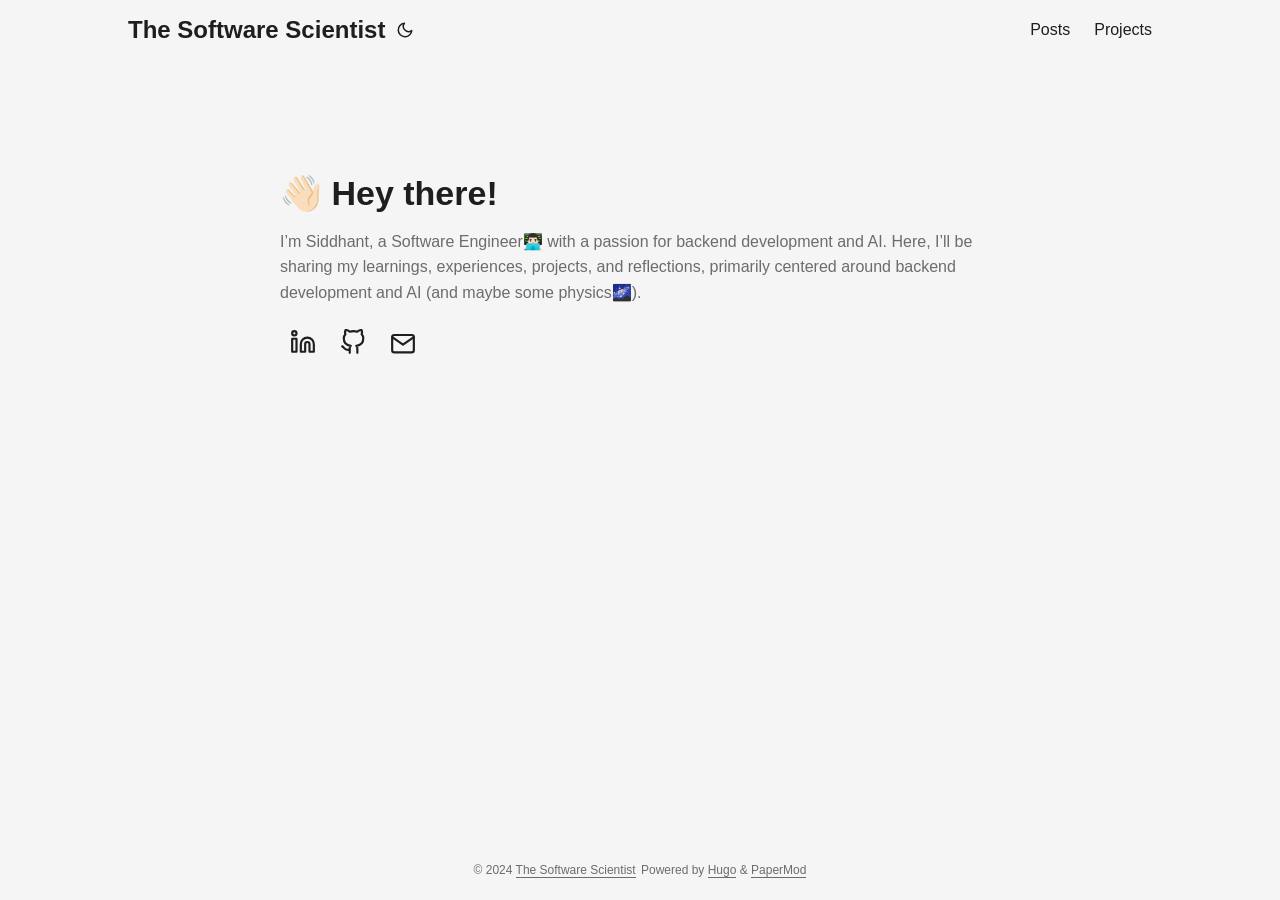
==== commit 7767835a: "Updated css" ====
--- a/index.html
+++ b/index.html
@@ -11,7 +11,7 @@
 <meta name="description" content="">
 <meta name="author" content="">
 <link rel="canonical" href="https://tnahddisttud.github.io/">
-<link crossorigin="anonymous" href="/assets/css/stylesheet.4599eadb9eb2ad3d0a8d6827b41a8fda8f2f4af226b63466c09c5fddbc8706b7.css" integrity="sha256-RZnq256yrT0KjWgntBqP2o8vSvImtjRmwJxf3byHBrc=" rel="preload stylesheet" as="style">
+<link crossorigin="anonymous" href="https://tnahddisttud.github.io/assets/css/stylesheet.4599eadb9eb2ad3d0a8d6827b41a8fda8f2f4af226b63466c09c5fddbc8706b7.css" rel="preload stylesheet" as="style">
 <link rel="icon" href="https://tnahddisttud.github.io/favicon/favicon.ico">
 <link rel="icon" type="image/png" sizes="16x16" href="https://tnahddisttud.github.io/favicon/favicon-16x16.png">
 <link rel="icon" type="image/png" sizes="32x32" href="https://tnahddisttud.github.io/favicon/favicon-32x32.png">
